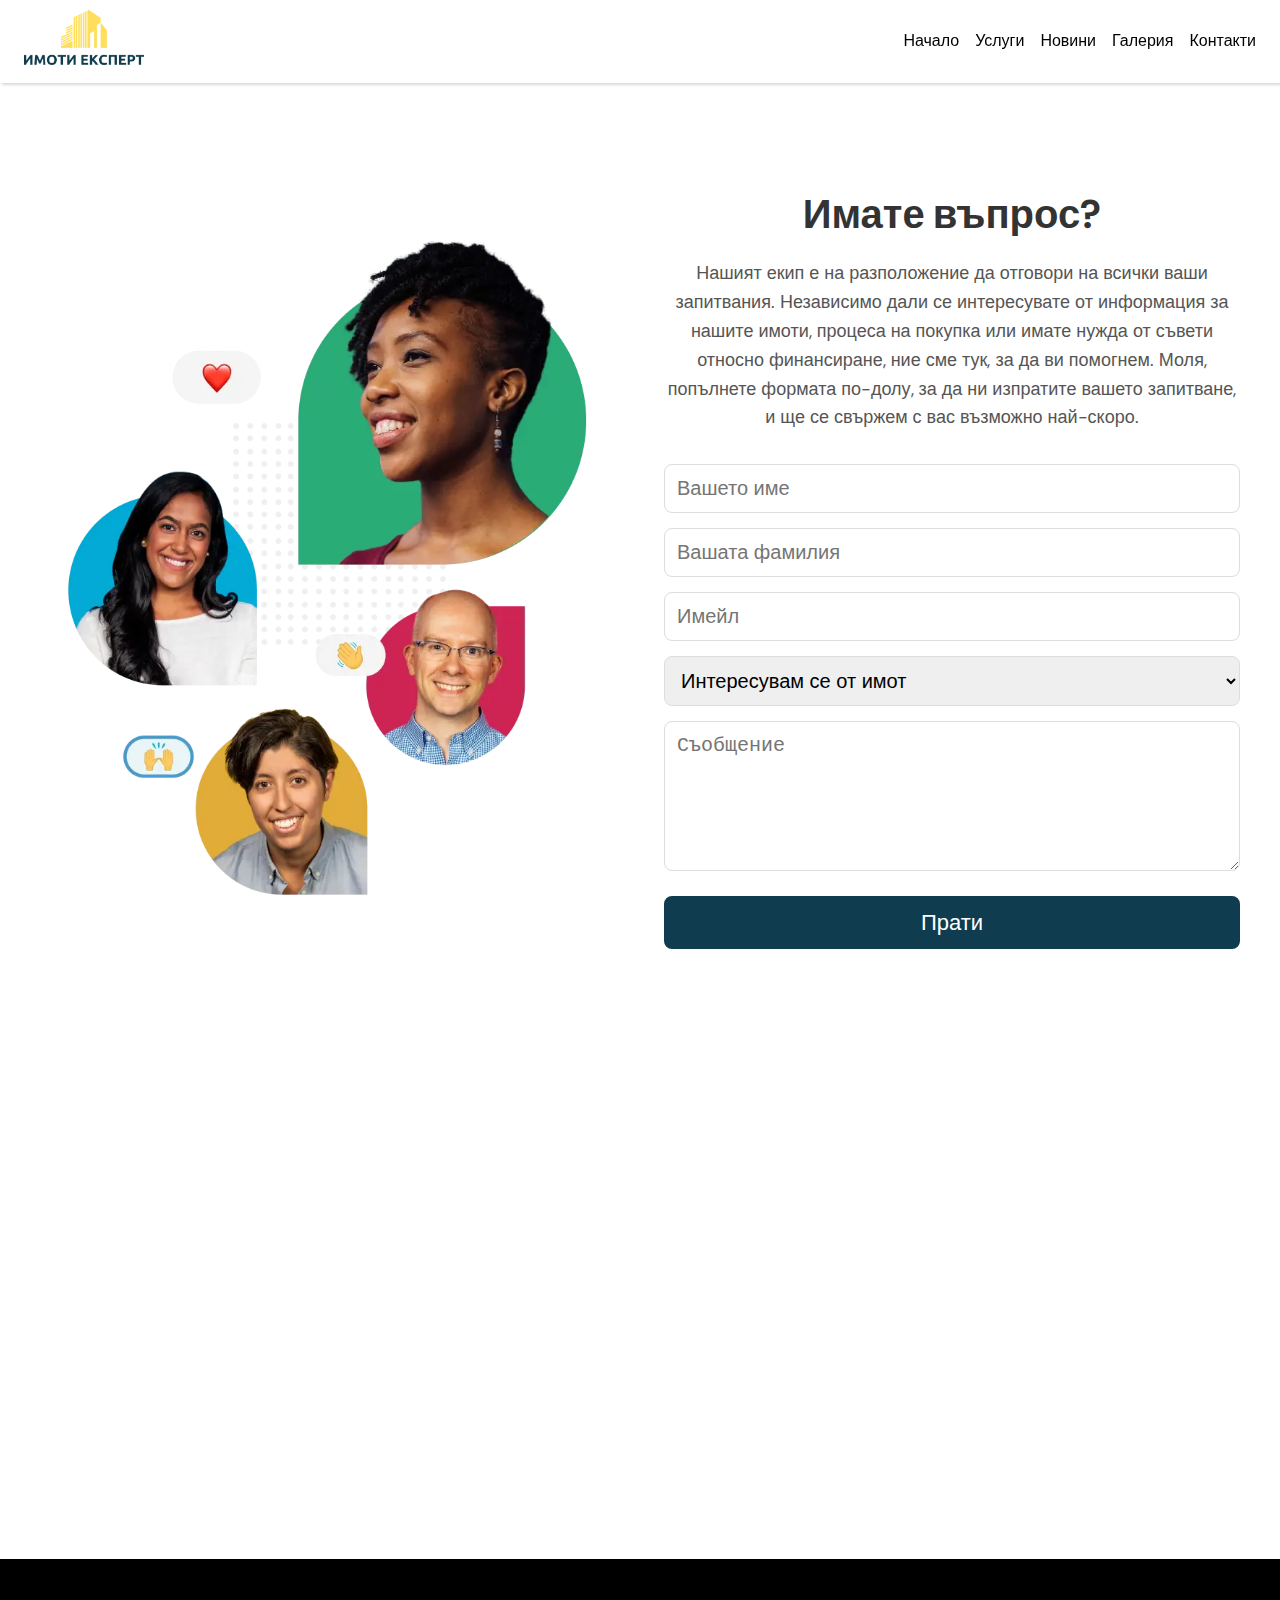
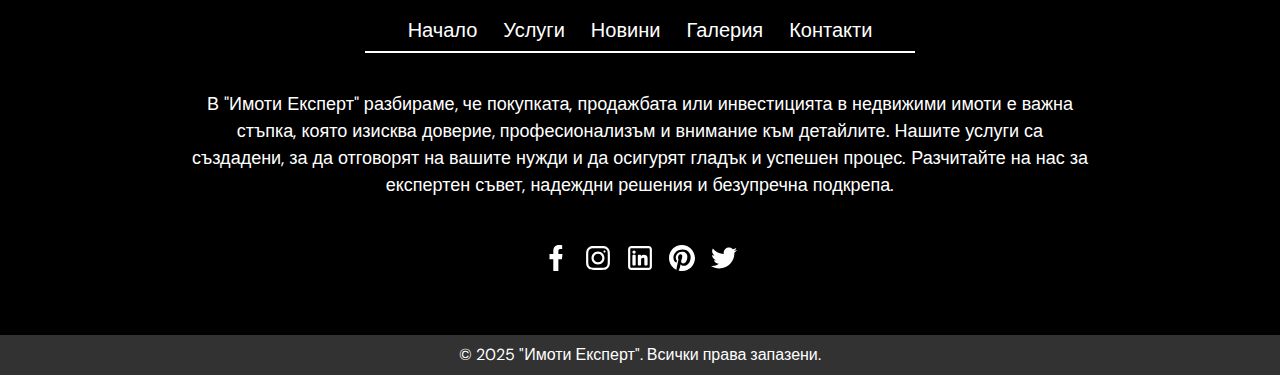
==== contact.html @ 6786abe4 "init" ====
<!DOCTYPE html>
<html lang="bg">
<head>
    <meta charset="UTF-8">
    <meta name="viewport" content="width=device-width, initial-scale=1.0">
    <meta name="description" content="Имоти Експерт - Вашият партньор за покупка, наем и продажба на имоти">
    <meta name="keywords" content="недвижими имоти, продажба, наем, инвестиции">
    <title>Имоти Експерт | Начало</title>
    <link href="https://fonts.googleapis.com/css2?family=DM+Sans:ital,opsz,wght@0,9..40,100..1000;1,9..40,100..1000&display=swap" rel="stylesheet">
    <link rel="icon" type="image/x-icon" href="assets/favicon.ico">
    <link rel="stylesheet" href="styles/app.css">
    <link rel="stylesheet" href="styles/contact.css">
</head>
<body>
<header class="header">
    <nav class="header__inner">
        <button class="header__logo">
            <a href="index.html">
                <img src="assets/logo.png" alt="Имоти Експерт">
            </a>
        </button>

        <button class="header__menu-toggle" aria-label="Toggle Menu">
            ☰
        </button>

        <ul class="header__nav">
            <li><a href="index.html">Начало</a></li>
            <li><a href="services.html">Услуги</a></li>
            <li><a href="news.html">Новини</a></li>
            <li><a href="gallery.html">Галерия</a></li>
            <li><a href="contact.html">Контакти</a></li>
        </ul>
    </nav>
</header>

<main>
    <div class="divider"></div>

    <section class="contact-section shell">
        <div class="section__inner">
            <img src="assets/temp/contact.webp" alt="Контакт">

            <div class="section__info">
                <div class="section__content">
                    <h1>Имате въпрос?</h1>


                    <p>Нашият екип е на разположение да отговори на всички ваши запитвания. Независимо дали се интересувате от информация за нашите имоти, процеса на покупка или имате нужда от съвети относно финансиране, ние сме тук, за да ви помогнем. Моля, попълнете формата по-долу, за да ни изпратите вашето запитване, и ще се свържем с вас възможно най-скоро.</p>
                </div>

                <form action="#" class="section__form" method="POST">
                    <input required type="text" name="first_name" placeholder="Вашето име">
                    <input required type="text" name="last_name" placeholder="Вашата фамилия">
                    <input required type="email" name="email" placeholder="Имейл">

                    <select id="reason" name="reason" required>
                        <option value="interest_in_property">Интересувам се от имот</option>
                        <option value="price_question">Имам въпрос относно цени</option>
                        <option value="available_properties">Търся информация за налични апартаменти</option>
                        <option value="schedule_viewing">Искам да насроча оглед</option>
                        <option value="financing_query">Запитване относно финансиране (кредити, ипотеки и т.н.)</option>
                        <option value="sell_property">Искам да продавам апартамент</option>
                        <option value="purchase_process">Запитване относно процеса на покупка</option>
                        <option value="new_construction_info">Желая информация за ново строителство</option>
                        <option value="investment_advice">Съвети за инвестиране в имоти</option>
                        <option value="general_questions">Общи въпроси</option>
                        <option value="subscribe_news">Искам да получавам новини и оферти</option>
                        <option value="location_info">Искам да получа повече информация за локацията</option>
                        <option value="website_technical_issue">Технически въпрос за сайта</option>
                        <option value="transaction_issue">Проблем със заявката или транзакцията</option>
                        <option value="other">Друго</option>
                    </select>

                    <textarea required name="message" placeholder="Съобщение"></textarea>

                    <button class="btn">Прати</button>
                </form>
            </div>
        </div>
    </section>

    <div class="divider"></div>

    <iframe class="map-section" loading="lazy" allowfullscreen src="https://www.google.com/maps/embed/v1/place?key=AIzaSyBFw0Qbyq9zTFTd-tUY6dZWTgaQzuU17R8&q=Sofia%20serduika&zoom=14&maptype=roadmap"></iframe>
</main>

<footer class="footer">
    <div class="footer__inner">
        <ul class="footer__nav">
            <li><a href="index.html">Начало</a></li>
            <li><a href="services.html">Услуги</a></li>
            <li><a href="news.html">Новини</a></li>
            <li><a href="gallery.html">Галерия</a></li>
            <li><a href="contact.html">Контакти</a></li>
        </ul>

        <p>В "Имоти Експерт" разбираме, че покупката, продажбата или инвестицията в недвижими имоти е важна стъпка, която изисква доверие, професионализъм и внимание към детайлите. Нашите услуги са създадени, за да отговорят на вашите нужди и да осигурят гладък и успешен процес. Разчитайте на нас за експертен съвет, надеждни решения и безупречна подкрепа.</p>

        <ul class="footer__socials">
            <li>
                <a href="#">
                    <img src="assets/icons/facebook.svg" alt="facebook">
                </a>
            </li>

            <li>
                <a href="#">
                    <img src="assets/icons/instagram.svg" alt="instagram">
                </a>
            </li>

            <li>
                <a href="#">
                    <img src="assets/icons/linkedin.svg" alt="linkedin">
                </a>
            </li>

            <li>
                <a href="#">
                    <img src="assets/icons/pinterest.svg" alt="pinterest">
                </a>
            </li>

            <li>
                <a href="#">
                    <img src="assets/icons/twitter.svg" alt="twitter">
                </a>
            </li>
        </ul>
    </div>

</footer>
<div class="copyright">
    © 2025 "Имоти Експерт". Всички права запазени.
</div>

<script src="js/main.js"></script>
</body>
</html>
---- styles/app.css ----
@import url('https://fonts.googleapis.com/css2?family=DM+Sans:ital,opsz,wght@0,9..40,100..1000;1,9..40,100..1000&display=swap');

:root {
    --i-font-sans-serif: 'DM Sans', -apple-system, BlinkMacSystemFont, 'Segoe UI', Roboto, Noto Sans, Ubuntu,
    Droid Sans, 'Helvetica Neue', sans-serif;

    --i-font-size: 20px;
    --i-line-height: 1.5;

    /* Цветове */
    --i-primary-color: #0f3c4e;
    --i-primary-lighter-color: #9fc3e7;
    --i-secondary-color: #ffde5d;
    --i-gray-color: rgba(211, 211, 211, 0.5);
}

*,
*:before,
*:after {
    margin: 0;
    padding: 0;
    outline: 0;
    box-sizing: border-box;
}

body {
    font-family: var(--i-font-sans-serif);
    font-size: var(--i-font-size);
    line-height: var(--i-line-height);
    background: #fff;
    -webkit-font-smoothing: antialiased;
    color: var(--i-primary-color);
    overflow-x: hidden;
}

button {
    background: none;
    color: inherit;
    border: none;
    padding: 0;
    font: inherit;
    cursor: pointer;
    outline: inherit;
}

ul {
    list-style-type: none;
}

a {
    text-decoration: none;
    color: var(--i-primary-color);
    transition: opacity 0.3s ease;
}

a:hover {
    opacity: 0.7;
}

/* Бутон */

.btn {
    padding: 8px 16px;
    background: white;
    color: var(--i-primary-color);
    border-radius: 16px;
    transition: background-color 0.3s ease, color 0.3s ease;
}

.btn:hover {
    background-color: var(--i-primary-color);
    color: white;
    opacity: 1;
}

/* Карта */

.map-section {
    margin: 0 auto;
    width: 100%;
    border: none;
    height: 500px;
    padding: 0;
}


/* Навигация */

.header {
    padding: 10px 24px;
    position: sticky;
    top: 0;
    background: white;
    z-index: 99;
    box-shadow: rgba(0, 0, 0, 0.15) 1.95px 1.95px 2.6px;
}

.header .header__inner {
    display: flex;
    align-items: center;
    max-width: 1440px;
    margin: 0 auto;
    justify-content: space-between;
}

.header .header__logo {
    width: 120px;
}

.header .header__logo img {
    max-width: 100%;
}

.header .header__menu-toggle {
    display: none;
    font-size: 24px;
    background: none;
    border: none;
    cursor: pointer;
}

.header .header__nav {
    display: flex;
    gap: 16px;
    font-size: 16px;
    list-style: none;
}

.header .header__nav li {
    list-style: none;
}

.header .header__nav a {
    text-decoration: none;
    color: black;
}

@media (max-width: 768px) {
    .header {
        padding: 8px 24px;
    }

    .header .header__menu-toggle {
        display: block;
    }

    .header .header__nav {
        display: none;
        flex-direction: column;
        gap: 10px;
        position: absolute;
        top: 100%;
        right: 10px;
        background: white;
        box-shadow: rgba(0, 0, 0, 0.15) 1.95px 1.95px 2.6px;
        padding: 10px;
        border-radius: 8px;
    }

    .header .header__nav.active {
        display: flex;
    }
}


/* Футър */

.footer {
    color: white;
    padding: 56px 20px;
    background: #000;
    text-align: center;
}

.footer a {
    color: white;
}

.footer .footer__inner {
    max-width: 1440px;
    margin: 0 auto;
    display: flex;
    flex-direction: column;
    gap: 46px;
}

.footer .footer__nav {
    display: flex;
    gap: 26px;
    justify-content: center;
    position: relative;
}

.footer .footer__nav:after {
    content: '';
    position: absolute;
    left: 50%;
    transform: translateX(-50%);
    bottom: -8px;
    width: 550px;
    height: 2px;
    background: white;
}

.footer p {
    max-width: 900px;
    margin: 0 auto;
    font-size: 18px;
}

.footer .footer__socials {
    display: flex;
    gap: 16px;
    justify-content: center;
}

.footer .footer__socials img {
    width: 26px;
}


/* Авторски права */

.copyright {
    background: #323232;
    text-align: center;
    padding: 8px;
    font-size: 16px;
    color: white;
}

/* Hero */

.hero-section {
    height: calc(45vh - 82px);
    width: 100%;
    display: flex;
    justify-content: center;
    align-items: center;
    position: relative;
    flex-direction: column;
}

.hero-section img {
    position: absolute;
    top: 0;
    left: 0;
    height: 100%;
    width: 100%;
    filter: brightness(0.4);
    object-fit: cover;
    z-index: -1;
}

.hero-section h1 {
    max-width: 500px;
    text-align: center;
    font-size: 47px;
    color: white;
}

.hero-section h2 {
    max-width: 500px;
    text-align: center;
    font-size: 24px;
    color: white;
}

/* Секция снимка и текст */

.content-with-image-section {
    padding: 64px 20px;
}

.content-with-image-section h2 {
    line-height: 1.1;
}

.content-with-image-section .section__inner {
    display: flex;
    gap: 62px;
    max-width: 1200px;
    margin: 0 auto;
    align-items: center;
}

.content-with-image-section .section__content {
    display: flex;
    flex-direction: column;
    gap: 16px;
}

.content-with-image-section img {
    border-radius: 99em;
}

.content-with-image-section.content-with-image-section--has-bg {
    background: var(--i-primary-color);
    color: white;
}


.content-with-image-section.content-with-image-section--is-reversed .section__inner {
    flex-direction: row-reverse;
}


/* Ordered list */

.ordered-list {
    max-width: 1340px;
    margin: 0 auto;
    padding: 0 40px;
}

.ordered-list li {
    padding-bottom: 24px;
}

.ordered-list li:last-of-type {
    padding-bottom: 0;
}


.ordered-list span {
    position: relative;
}

.ordered-list span:before {
    content: '';
    position: absolute;
    top: 10px;
    left: -16px;
    width: 8px;
    height: 8px;
    border-radius: 99em;
    background: var(--i-secondary-color);
}



/* Помощни класове */

.shell {
    max-width: 1440px;
    margin: 0 auto;
    padding: 0 20px;
}


.divider {
    height: 64px;
    width: 100%;
}

.divider.divider--large {
    height: 128px;
}


.text-divider {
    text-align: center;
    max-width: 1440px;
    font-size: clamp(24px, 1vw + 1rem, 32px);
    position: relative;
    margin: 64px auto;
}

.text-divider:after {
    content: '';
    position: absolute;
    top: calc(100% + 4px);
    left: 50%;
    transform: translateX(-50%);
    width: 25px;
    height: 4px;
    background: var(--i-secondary-color);
}

.text-divider.text-divider--has-bg {
    max-width: unset;
    padding: 46px;
    color: white;
    position: relative;
    margin: 72px 0;
}

.text-divider.text-divider--has-bg:after {
    content: '';
    position: absolute;
    width: 110%;
    height: 110%;
    top: 50%;
    left: 50%;
    transform: translate(-50%, -50%) rotate(1deg) skew(-1deg);
    background: var(--i-primary-color);
    z-index: -1;
    pointer-events: none;
}

.text-divider.text-divider--has-bg-alt {
    color: var(--i-primary-color);
}

.text-divider.text-divider--has-bg-alt:after {
    background: var(--i-gray-color);

}


.text-align-center {
    text-align: center;
}

/* Tablet breakpoint */

@media (max-width: 767px) {
    h2 {
        font-size: 22px;
        line-height: 1.3;
    }

    h4 {
        font-size: 18px;
        line-height: 1.2;
    }

    h5 {
        font-size: 16px;
        line-height: 1.2;
    }
}
---- styles/contact.css ----
/* ------------------------------------------------------------ *\
	Контакти
\* ------------------------------------------------------------ */

.contact-section .section__inner {
    display: flex;
    align-items: center;
    justify-content: center;
    padding: 20px;
    gap: 48px
}

.contact-section .section__content {
    text-align: center;
    margin-bottom: 32px;
}

.contact-section .section__content p {
    font-size: 18px;
    max-width: 600px;
}

.contact-section .section__inner img {
    width: 50%;
    max-height: 800px;
    object-fit: contain;
}

.contact-section .section__info {
    width: 50%;
    display: flex;
    flex-direction: column;
    align-items: center;
}

.contact-section h1 {
    font-size: 2em;
    margin-bottom: 15px;
    color: #333;
}

.contact-section p {
    font-size: 1.1em;
    color: #555;
    line-height: 1.6;
    max-width: 700px;
    margin: 0 auto;
}

.contact-section .section__form {
    width: 100%;
    max-width: 600px;
    display: flex;
    flex-direction: column;
    gap: 15px;
}

.contact-section .section__form input,
.contact-section .section__form select,
.contact-section .section__form textarea {
    width: 100%;
    padding: 12px;
    font-size: 1em;
    border: 1px solid #ddd;
    border-radius: 8px;
    box-sizing: border-box;
    transition: border-color 0.3s ease;
}

.contact-section .section__form input:focus,
.contact-section .section__form select:focus,
.contact-section .section__form textarea:focus {
    border-color: #007BFF;
    outline: none;
}

.contact-section .section__form textarea {
    min-height: 150px;
    resize: vertical;
}

.contact-section .section__form button {
    background-color: var(--i-primary-color);
    color: white;
    border: 2px solid var(--i-primary-color);
    border-radius: 8px;
    font-size: 1.1em;
    cursor: pointer;
    transition: background-color 0.3s ease;
    margin-top: 10px;
}

.contact-section .section__form button:hover {
    background: white;
    color: var(--i-primary-color)
}

@media (max-width: 768px) {
    .contact-section .section__inner {
        padding: 15px;
    }

    .contact-section h1 {
        font-size: 1.8em;
    }

    .contact-section p {
        font-size: 1em;
    }

    .contact-section .section__form {
        max-width: 100%;
    }
}
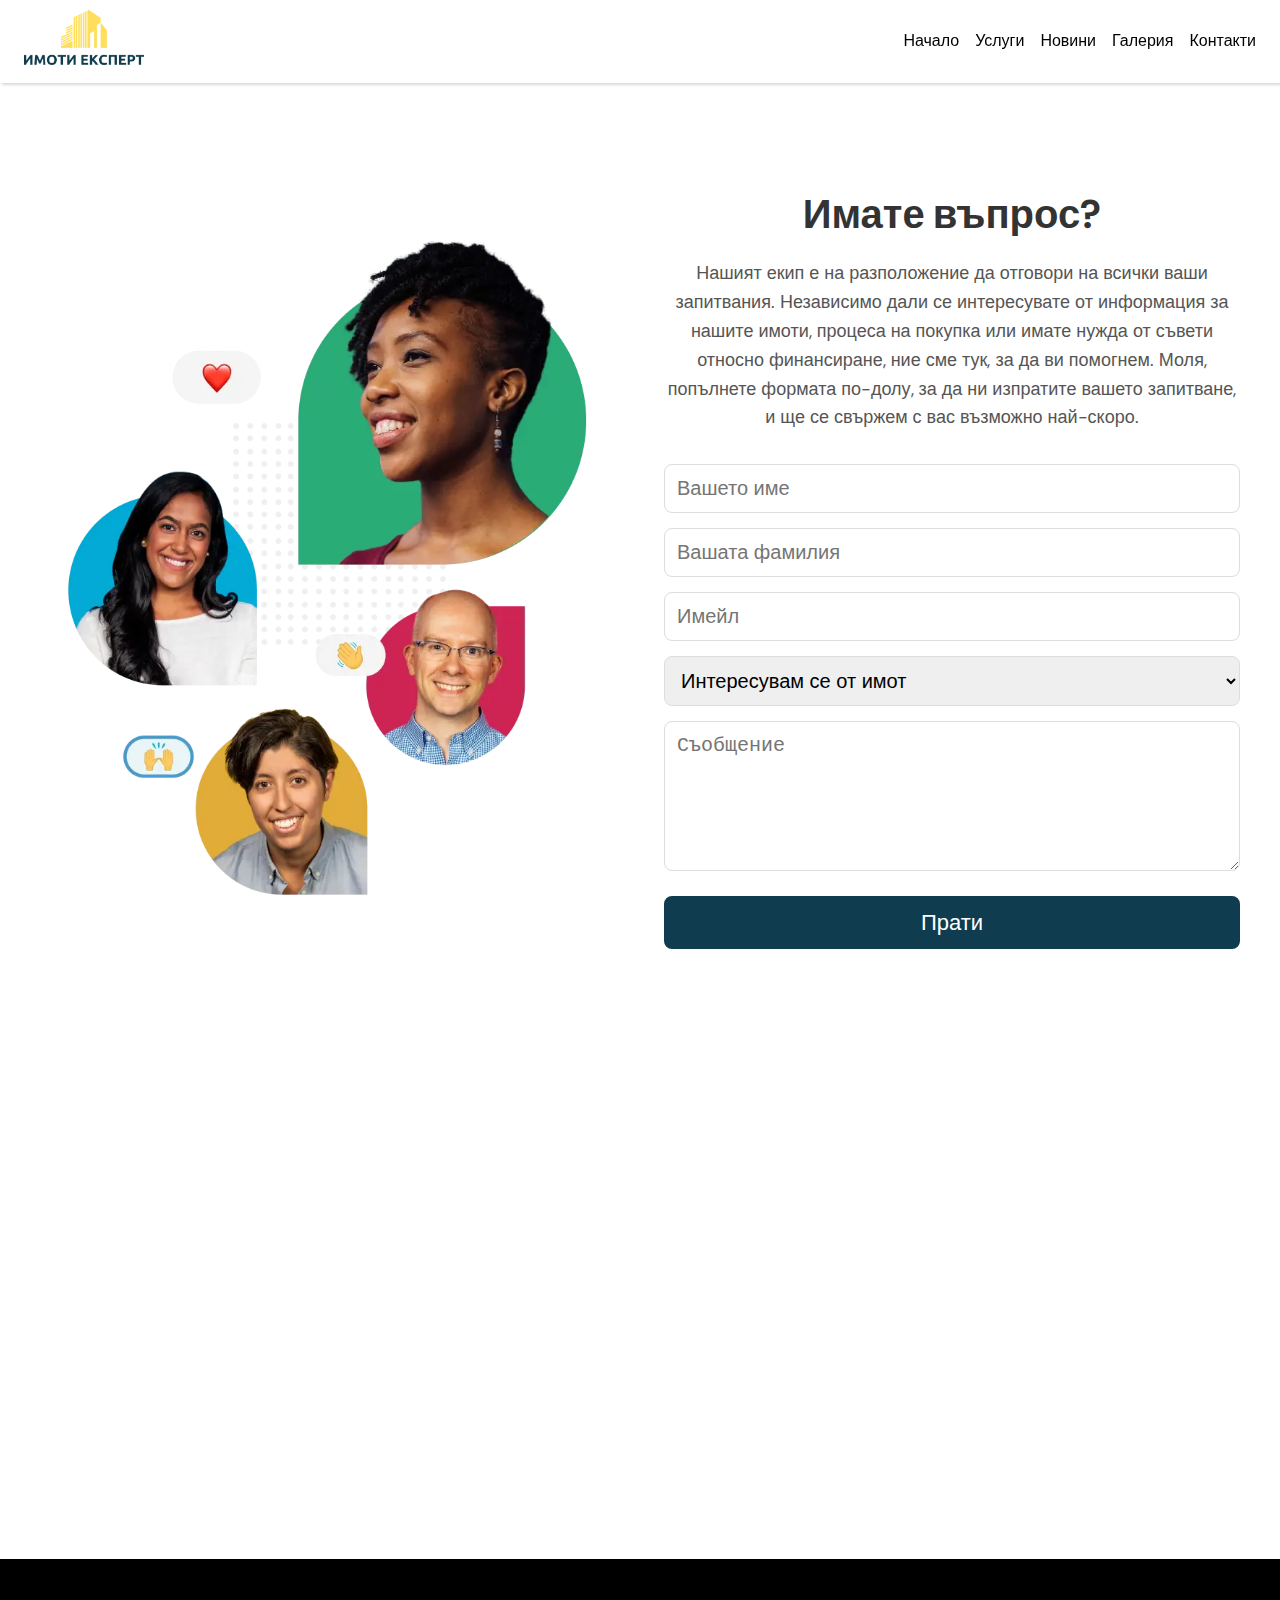
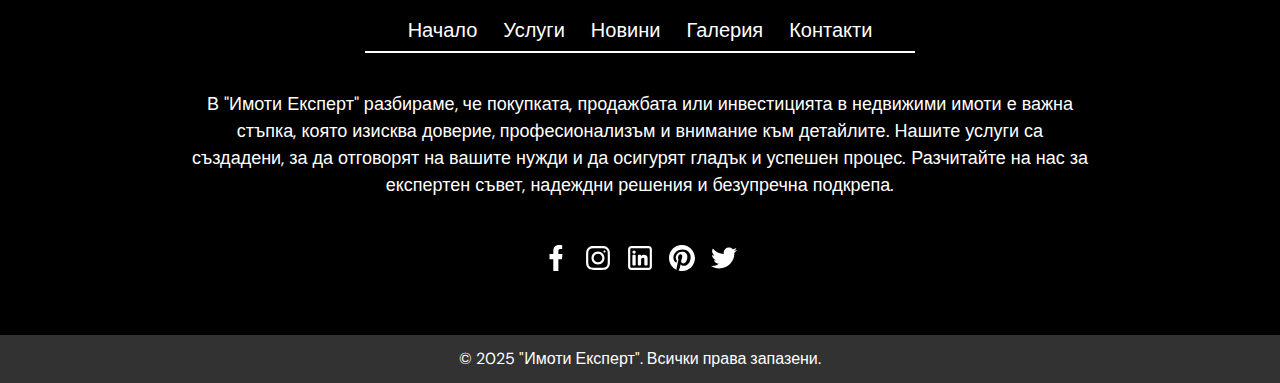
==== commit 481b3ef3: "responsive and seo updates" ====
--- a/contact.html
+++ b/contact.html
@@ -3,10 +3,27 @@
 <head>
     <meta charset="UTF-8">
     <meta name="viewport" content="width=device-width, initial-scale=1.0">
-    <meta name="description" content="Имоти Експерт - Вашият партньор за покупка, наем и продажба на имоти">
-    <meta name="keywords" content="недвижими имоти, продажба, наем, инвестиции">
-    <title>Имоти Експерт | Начало</title>
-    <link href="https://fonts.googleapis.com/css2?family=DM+Sans:ital,opsz,wght@0,9..40,100..1000;1,9..40,100..1000&display=swap" rel="stylesheet">
+    <meta name="description"
+          content="Имоти Експерт - Вашият партньор за покупка, наем и продажба на имоти. Разгледайте нашите услуги, новини и предложения за недвижими имоти.">
+    <meta name="keywords"
+          content="недвижими имоти, продажба на имоти, наем на имоти, инвестиции в имоти, апартаменти в София">
+    <meta name="author" content="Имоти Експерт">
+    <meta name="robots" content="index, follow">
+    <meta property="og:title" content="Имоти Експерт | Контакти">
+    <meta property="og:description"
+          content="Свържете се с Имоти Експерт за професионални услуги по покупка, наем и продажба на недвижими имоти.">
+    <meta property="og:image" content="https://imoti-expert.vercel.app/assets/temp/contact.webp">
+    <meta property="og:url" content="https://imoti-expert.vercel.app/contact.html">
+    <meta property="og:type" content="website">
+    <meta property="og:locale" content="bg_BG">
+    <meta name="twitter:card" content="summary_large_image">
+    <meta name="twitter:title" content="Имоти Експерт | Контакти">
+    <meta name="twitter:description"
+          content="Свържете се с Имоти Експерт за професионални услуги по покупка, наем и продажба на недвижими имоти.">
+    <meta name="twitter:image" content="https://imoti-expert.vercel.app/assets/temp/contact.webp">
+    <title>Имоти Експерт | Конакти</title>
+    <link href="https://fonts.googleapis.com/css2?family=DM+Sans:ital,opsz,wght@0,9..40,100..1000;1,9..40,100..1000&display=swap"
+          rel="stylesheet">
     <link rel="icon" type="image/x-icon" href="assets/favicon.ico">
     <link rel="stylesheet" href="styles/app.css">
     <link rel="stylesheet" href="styles/contact.css">
@@ -46,12 +63,17 @@
                     <h1>Имате въпрос?</h1>
 
 
-                    <p>Нашият екип е на разположение да отговори на всички ваши запитвания. Независимо дали се интересувате от информация за нашите имоти, процеса на покупка или имате нужда от съвети относно финансиране, ние сме тук, за да ви помогнем. Моля, попълнете формата по-долу, за да ни изпратите вашето запитване, и ще се свържем с вас възможно най-скоро.</p>
+                    <p>Нашият екип е на разположение да отговори на всички ваши запитвания. Независимо дали се
+                        интересувате от информация за нашите имоти, процеса на покупка или имате нужда от съвети относно
+                        финансиране, ние сме тук, за да ви помогнем. Моля, попълнете формата по-долу, за да ни изпратите
+                        вашето запитване, и ще се свържем с вас възможно най-скоро.</p>
                 </div>
 
                 <form action="#" class="section__form" method="POST">
                     <input required type="text" name="first_name" placeholder="Вашето име">
+
                     <input required type="text" name="last_name" placeholder="Вашата фамилия">
+
                     <input required type="email" name="email" placeholder="Имейл">
 
                     <select id="reason" name="reason" required>
@@ -82,7 +104,8 @@
 
     <div class="divider"></div>
 
-    <iframe class="map-section" loading="lazy" allowfullscreen src="https://www.google.com/maps/embed/v1/place?key=AIzaSyBFw0Qbyq9zTFTd-tUY6dZWTgaQzuU17R8&q=Sofia%20serduika&zoom=14&maptype=roadmap"></iframe>
+    <iframe class="map-section" loading="lazy" allowfullscreen
+            src="https://www.google.com/maps/embed/v1/place?key=AIzaSyBFw0Qbyq9zTFTd-tUY6dZWTgaQzuU17R8&q=Sofia%20serduika&zoom=14&maptype=roadmap"></iframe>
 </main>
 
 <footer class="footer">
@@ -95,7 +118,10 @@
             <li><a href="contact.html">Контакти</a></li>
         </ul>
 
-        <p>В "Имоти Експерт" разбираме, че покупката, продажбата или инвестицията в недвижими имоти е важна стъпка, която изисква доверие, професионализъм и внимание към детайлите. Нашите услуги са създадени, за да отговорят на вашите нужди и да осигурят гладък и успешен процес. Разчитайте на нас за експертен съвет, надеждни решения и безупречна подкрепа.</p>
+        <p>В "Имоти Експерт" разбираме, че покупката, продажбата или инвестицията в недвижими имоти е важна стъпка,
+            която изисква доверие, професионализъм и внимание към детайлите. Нашите услуги са създадени, за да отговорят
+            на вашите нужди и да осигурят гладък и успешен процес. Разчитайте на нас за експертен съвет, надеждни
+            решения и безупречна подкрепа.</p>
 
         <ul class="footer__socials">
             <li>
@@ -129,7 +155,6 @@
             </li>
         </ul>
     </div>
-
 </footer>
 <div class="copyright">
     © 2025 "Имоти Експерт". Всички права запазени.
--- a/styles/app.css
+++ b/styles/app.css
@@ -1,5 +1,3 @@
-@import url('https://fonts.googleapis.com/css2?family=DM+Sans:ital,opsz,wght@0,9..40,100..1000;1,9..40,100..1000&display=swap');
-
 :root {
     --i-font-sans-serif: 'DM Sans', -apple-system, BlinkMacSystemFont, 'Segoe UI', Roboto, Noto Sans, Ubuntu,
     Droid Sans, 'Helvetica Neue', sans-serif;
@@ -33,6 +31,16 @@
     overflow-x: hidden;
 }
 
+@media (max-width: 767px) {
+    body {
+        font-size: 18px;
+    }
+}
+
+main {
+    overflow-x: hidden;
+}
+
 button {
     background: none;
     color: inherit;
@@ -84,6 +92,13 @@
 }
 
 
+@media (max-width: 767px) {
+    .map-section {
+        height: 40vh;
+    }
+}
+
+
 /* Навигация */
 
 .header {
@@ -142,6 +157,10 @@
 
     .header .header__menu-toggle {
         display: block;
+    }
+
+    .header .header__logo {
+        width: 100px;
     }
 
     .header .header__nav {
@@ -167,7 +186,7 @@
 
 .footer {
     color: white;
-    padding: 56px 20px;
+    padding: 56px 56px;
     background: #000;
     text-align: center;
 }
@@ -219,12 +238,29 @@
 }
 
 
+@media (max-width: 767px) {
+    .footer {
+        padding: 56px 36px;
+    }
+
+
+    .footer .footer__nav {
+        flex-direction: column;
+        gap: 4px;
+        padding-bottom: 24px;
+    }
+    .footer .footer__nav:after {
+        width: 100%;
+    }
+}
+
+
 /* Авторски права */
 
 .copyright {
     background: #323232;
     text-align: center;
-    padding: 8px;
+    padding: 12px;
     font-size: 16px;
     color: white;
 }
@@ -234,6 +270,7 @@
 .hero-section {
     height: calc(45vh - 82px);
     width: 100%;
+    padding: 20px;
     display: flex;
     justify-content: center;
     align-items: center;
@@ -266,6 +303,13 @@
     color: white;
 }
 
+
+@media (max-width: 1023px) {
+    .hero-section {
+        height: calc(60vh - 82px);
+    }
+}
+
 /* Секция снимка и текст */
 
 .content-with-image-section {
@@ -302,6 +346,18 @@
 
 .content-with-image-section.content-with-image-section--is-reversed .section__inner {
     flex-direction: row-reverse;
+}
+
+
+@media (max-width: 1023px) {
+    .content-with-image-section.content-with-image-section--is-reversed .section__inner,
+    .content-with-image-section .section__inner {
+        flex-direction: column;
+    }
+
+    .content-with-image-section .section__content {
+        text-align: center;
+    }
 }
 
 
@@ -357,11 +413,15 @@
     height: 128px;
 }
 
+.divider.divider--tablet {
+    height: 0;
+}
+
 
 .text-divider {
     text-align: center;
     max-width: 1440px;
-    font-size: clamp(24px, 1vw + 1rem, 32px);
+    font-size: clamp(28px, 1vw + 1rem, 32px);
     position: relative;
     margin: 64px auto;
 }
@@ -404,7 +464,6 @@
 
 .text-divider.text-divider--has-bg-alt:after {
     background: var(--i-gray-color);
-
 }
 
 
@@ -412,7 +471,11 @@
     text-align: center;
 }
 
-/* Tablet breakpoint */
+@media (max-width: 1023px) {
+    .divider.divider--tablet {
+        height: 64px;
+    }
+}
 
 @media (max-width: 767px) {
     h2 {
@@ -429,4 +492,8 @@
         font-size: 16px;
         line-height: 1.2;
     }
-}
+
+    .text-divider.text-divider--has-bg {
+        margin: 42px 0;
+    }
+}
--- a/styles/contact.css
+++ b/styles/contact.css
@@ -95,9 +95,30 @@
     color: var(--i-primary-color)
 }
 
+
+@media (max-width: 1023px) {
+    .contact-section .section__inner {
+        flex-direction: column;
+    }
+
+    .contact-section .section__inner {
+        padding-top: 0;
+    }
+
+    .contact-section .section__inner img {
+        max-height: 350px;
+        transform: scale(1.3);
+    }
+
+    .contact-section .section__inner img,
+    .contact-section .section__info {
+        width: 100%;
+    }
+}
+
 @media (max-width: 768px) {
     .contact-section .section__inner {
-        padding: 15px;
+        padding: 0 15px;
     }
 
     .contact-section h1 {
